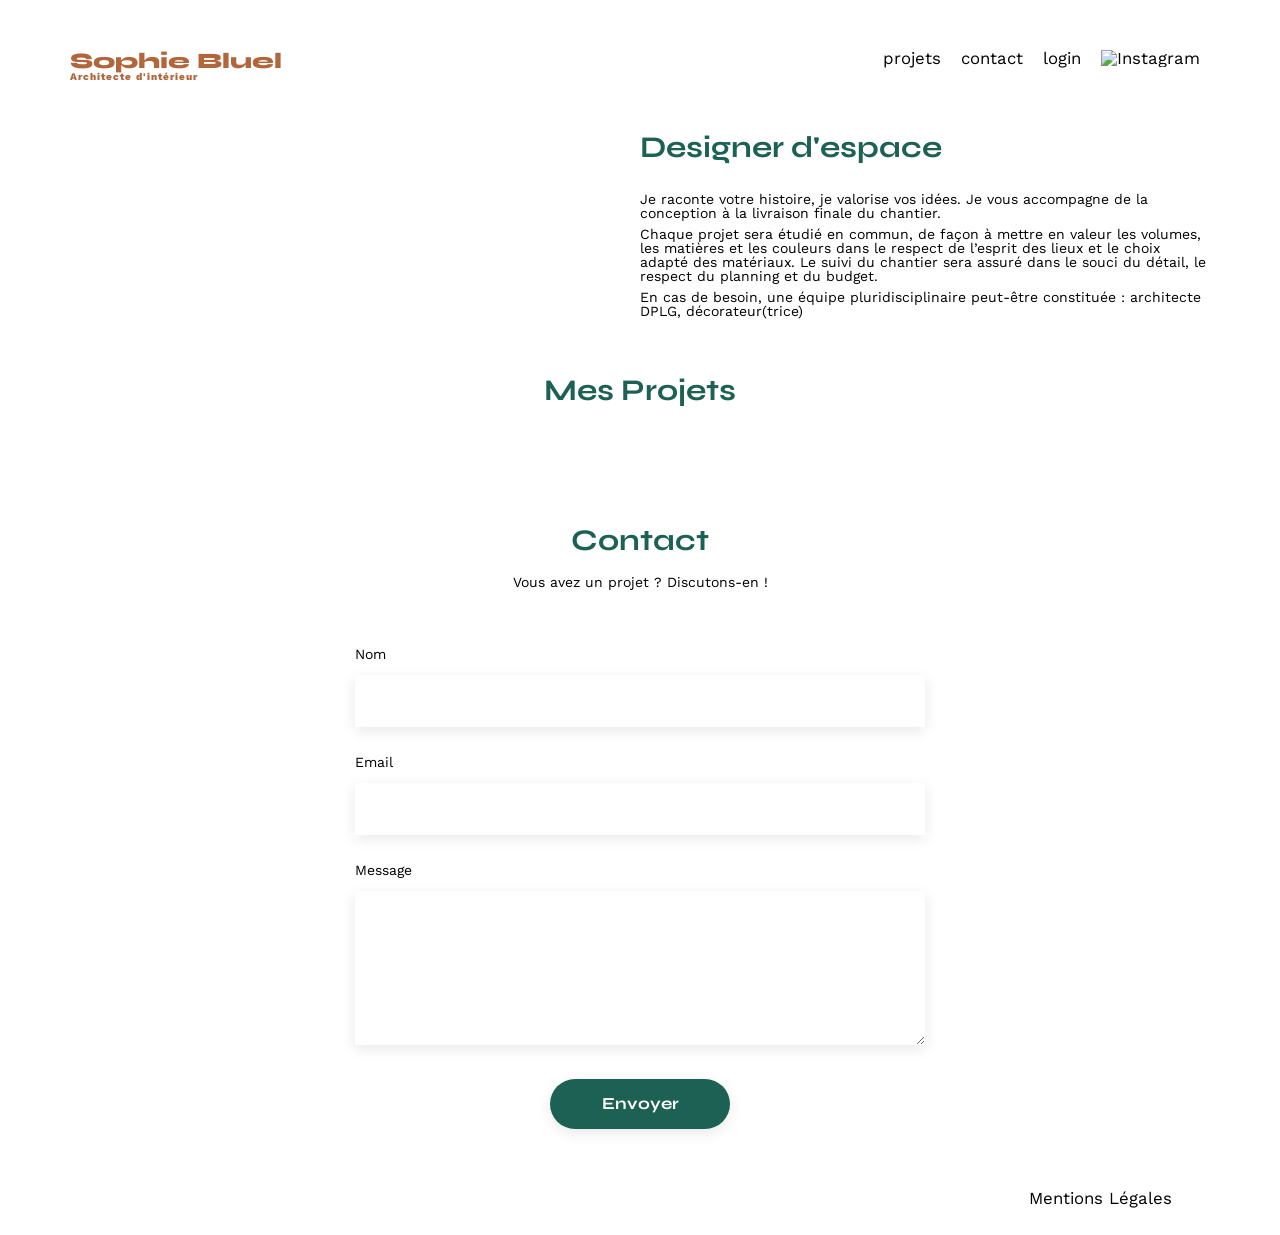
==== FrontEnd/index.html @ 64636fd2 "récupération données API + creation filtres" ====
<!DOCTYPE html>
<html lang="fr">
<head>
	<meta charset="UTF-8">
	<title>Sophie Bluel - Architecte d'intérieur</title>
	<meta name="viewport" content="width=device-width, initial-scale=1.0">
	<link rel="preconnect" href="https://fonts.googleapis.com">
	<link rel="preconnect" href="https://fonts.gstatic.com" crossorigin>
	<link href="https://fonts.googleapis.com/css2?family=Syne:wght@700;800&family=Work+Sans&display=swap" rel="stylesheet">
	<meta name="description" content="">
	<link rel="stylesheet" href="./assets/style.css">
	<script src="./script.js" defer></script>
</head>
<body>
<header>
	<h1>Sophie Bluel <span>Architecte d'intérieur</span></h1>
	<nav>
		<ul>
			<li>projets</li>
			<li>contact</li>
			<li>login</li>
			<li><img src="./assets/icons/instagram.png" alt="Instagram"></li>
		</ul>
	</nav>
</header>
<main>
	<section id="introduction">
		<figure>
			<img src="./assets/images/sophie-bluel.png" alt="">
		</figure>
		<article>
			<h2>Designer d'espace</h2>
			<p>Je raconte votre histoire, je valorise vos idées. Je vous accompagne de la conception à la livraison finale du chantier.</p>
			<p>Chaque projet sera étudié en commun, de façon à mettre en valeur les volumes, les matières et les couleurs dans le respect de l’esprit des lieux et le choix adapté des matériaux. Le suivi du chantier sera assuré dans le souci du détail, le respect du planning et du budget.</p>
			<p>En cas de besoin, une équipe pluridisciplinaire peut-être constituée : architecte DPLG, décorateur(trice)</p>
		</article>
	</section>
	<section id="portfolio">
		<h2>Mes Projets</h2>
		<div class="filters">

		</div>
		<div class="gallery">
			
		</div>
	</section>
	<section id="contact">
		<h2>Contact</h2>
		<p>Vous avez un projet ? Discutons-en !</p>
		<form action="#" method="post">
			<label for="name">Nom</label>
			<input type="text" name="name" id="name">
			<label for="email">Email</label>
			<input type="email" name="email" id="email">
			<label for="message">Message</label>
			<textarea name="message" id="message" cols="30" rows="10"></textarea>
			<input type="submit" value="Envoyer">
		</form>
	</section>
</main>

<footer>
	<nav>
		<ul>
			<li>Mentions Légales</li>
		</ul>
	</nav>
</footer>
</body>
</html>
---- FrontEnd/assets/style.css ----
/* http://meyerweb.com/eric/tools/css/reset/
   v2.0 | 20110126
   License: none (public domain)
*/

html, body, div, span, applet, object, iframe,
h1, h2, h3, h4, h5, h6, p, blockquote, pre,
a, abbr, acronym, address, big, cite, code,
del, dfn, em, img, ins, kbd, q, s, samp,
small, strike, strong, sub, sup, tt, var,
b, u, i, center,
dl, dt, dd, ol, ul, li,
fieldset, form, label, legend,
table, caption, tbody, tfoot, thead, tr, th, td,
article, aside, canvas, details, embed,
figure, figcaption, footer, header, hgroup,
menu, nav, output, ruby, section, summary,
time, mark, audio, video {
	margin: 0;
	padding: 0;
	border: 0;
	font-size: 100%;
	font: inherit;
	vertical-align: baseline;
}
/* HTML5 display-role reset for older browsers */
article, aside, details, figcaption, figure,
footer, header, hgroup, menu, nav, section {
	display: block;
}
body {
	line-height: 1;
}
ol, ul {
	list-style: none;
}
blockquote, q {
	quotes: none;
}
blockquote:before, blockquote:after,
q:before, q:after {
	content: '';
	content: none;
}
table {
	border-collapse: collapse;
	border-spacing: 0;
}
/** end reset css**/
body {
	max-width: 1140px;
	margin:auto;
	font-family: 'Work Sans' ;
	font-size: 14px;
}
header {
	display: flex;
	justify-content: space-between;
	margin: 50px 0
}
section {
	margin: 50px 0
}

h1{
	display: flex;
	flex-direction: column;
	font-family: 'Syne';
	font-size: 22px;
	font-weight: 800;
	color: #B1663C
}

h1 > span {
	font-family: 'Work Sans';
	font-size:10px;
	letter-spacing: 0.1em;
;
}

h2{
	font-family: 'Syne';
	font-weight: 700;
	font-size: 30px;
	color: #1D6154
}
nav ul {
	display: flex;
	align-items: center;
	list-style-type: none;

}
nav li {
	padding: 0 10px;
	font-size: 1.2em;
}

li:hover {
	color: #B1663C;
}
#introduction {
	display: flex;
	align-items: center;
}
#introduction figure {
	flex: 1
}
#introduction img {
	display: block;
	margin: auto;
	width: 80%;
}

#introduction article {
	flex: 1
}
#introduction h2 {
	margin-bottom: 1em;
}

#introduction p {
	margin-bottom: 0.5em;
}
#portfolio h2 {
	text-align: center;
	margin-bottom: 1em;
}
.gallery {
	width: 100%;
	display: grid;
	grid-template-columns: 1fr 1fr 1fr;
	grid-column-gap: 20px;
	grid-row-gap: 20px;
}

.gallery img {
	width: 100%;

}
#contact {
	width: 50%;
margin: auto;
}
#contact > * {
	text-align: center;

}
#contact h2{
	margin-bottom: 20px;
}
#contact form {
	text-align: left;
	margin-top:30px;
	display: flex;
	flex-direction: column;
}

#contact input {
	height: 50px;
	font-size: 1.2em;
	border: none;
	box-shadow: 0px 4px 14px rgba(0, 0, 0, 0.09);
}
#contact label {
	margin: 2em 0 1em 0;
}
#contact textarea {
	border: none;
	box-shadow: 0px 4px 14px rgba(0, 0, 0, 0.09);
}

input[type="submit"]{
	font-family: 'Syne';
	font-weight: 700;
	color: white;
	background-color: #1D6154;
	margin : 2em auto ;
	width: 180px;
	text-align: center;
	border-radius: 60px ;
}

footer nav ul {
	display: flex;
	justify-content: flex-end;
	margin: 2em
}

/* Code ajouté */

.filters {
    display: flex;
    justify-content: center;
    margin-bottom: 40px;
    gap: 10px;
}

.filters button {
    border: 1px solid #1D6154;
    border-radius: 60px;
    height: 37px;
    font-size: 16px;
    padding: 0 20px;
    background: none;
	font-family: syne;
    color: #1D6154;
}

.filters .active {
	background: #1D6154;
	color: white;
}
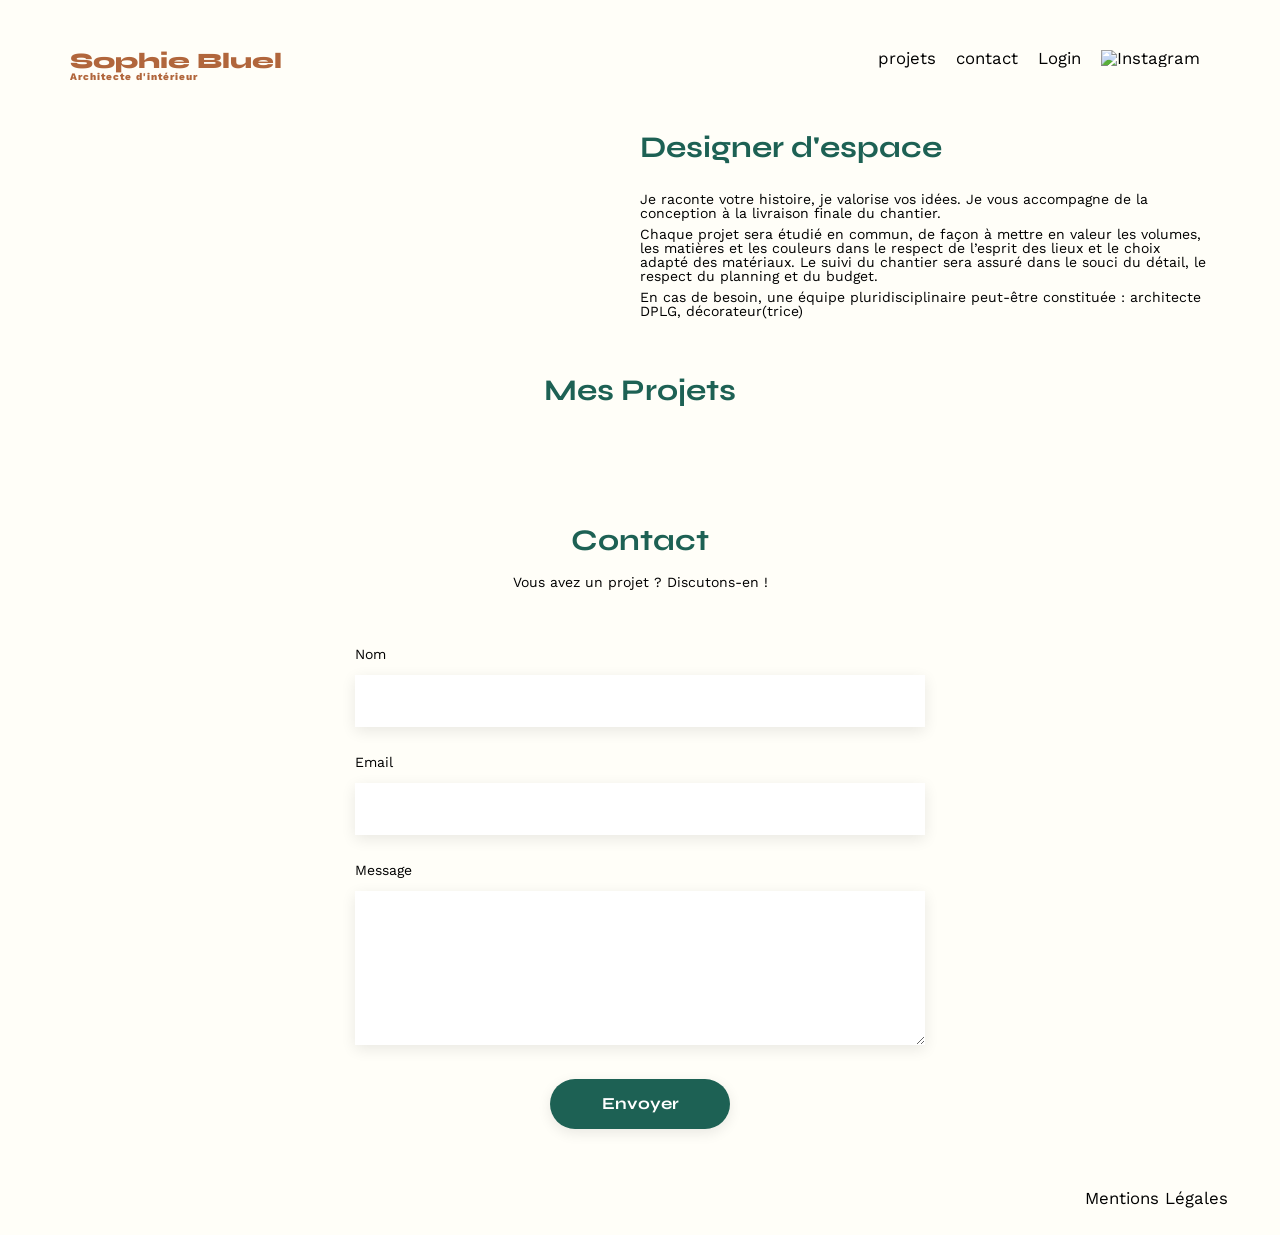
==== commit ca9fdb5f: "Index.html dynamique et Login.html crée" ====
--- a/FrontEnd/index.html
+++ b/FrontEnd/index.html
@@ -18,7 +18,7 @@
 		<ul>
 			<li>projets</li>
 			<li>contact</li>
-			<li>login</li>
+			<li><a href="login.html">Login</a></li>
 			<li><img src="./assets/icons/instagram.png" alt="Instagram"></li>
 		</ul>
 	</nav>
--- a/FrontEnd/assets/style.css
+++ b/FrontEnd/assets/style.css
@@ -30,10 +30,12 @@
 }
 body {
 	line-height: 1;
+	background: #FFFEF8;
 }
 ol, ul {
 	list-style: none;
 }
+
 blockquote, q {
 	quotes: none;
 }
@@ -183,7 +185,8 @@
 footer nav ul {
 	display: flex;
 	justify-content: flex-end;
-	margin: 2em
+	margin: 2em;
+	width: 100%;
 }
 
 /* Code ajouté */
@@ -209,4 +212,63 @@
 .filters .active {
 	background: #1D6154;
 	color: white;
-}+}
+
+.filters button {
+	cursor: pointer;
+}
+
+header a {
+	color: black;
+	text-decoration: none;
+}
+
+header a:hover {
+	color: #B1663C;
+}
+
+section.main-content {
+    display: flex;
+    flex-direction: column;
+    align-items: center;
+}
+
+.main-content input {
+    border: 1px solid transparent;
+    box-shadow: 0px 4px 14px 0px #00000017;
+    width: 379px;
+    height: 51px;
+    padding: 0;
+	margin: 10px 0 30px 0;
+}
+
+.main-content button {
+	height: 36px;
+	border: 1px solid transparent;
+	border-radius: 60px;
+	background: #1D6154;
+	color: white;
+	font-size: 14px;
+	padding: 0 40px;
+    margin-top: 10px;
+}
+
+.main-content h2 {
+	margin-bottom: 25px;
+}
+
+.main-content a {
+	margin: 15px;
+	color: #3D3D3D;
+	font-weight: 500;
+}
+
+.body-log {
+	display: flex;
+	flex-direction: column;
+	min-height: 100vh;
+}
+
+.main-content {
+	flex: 1;
+}
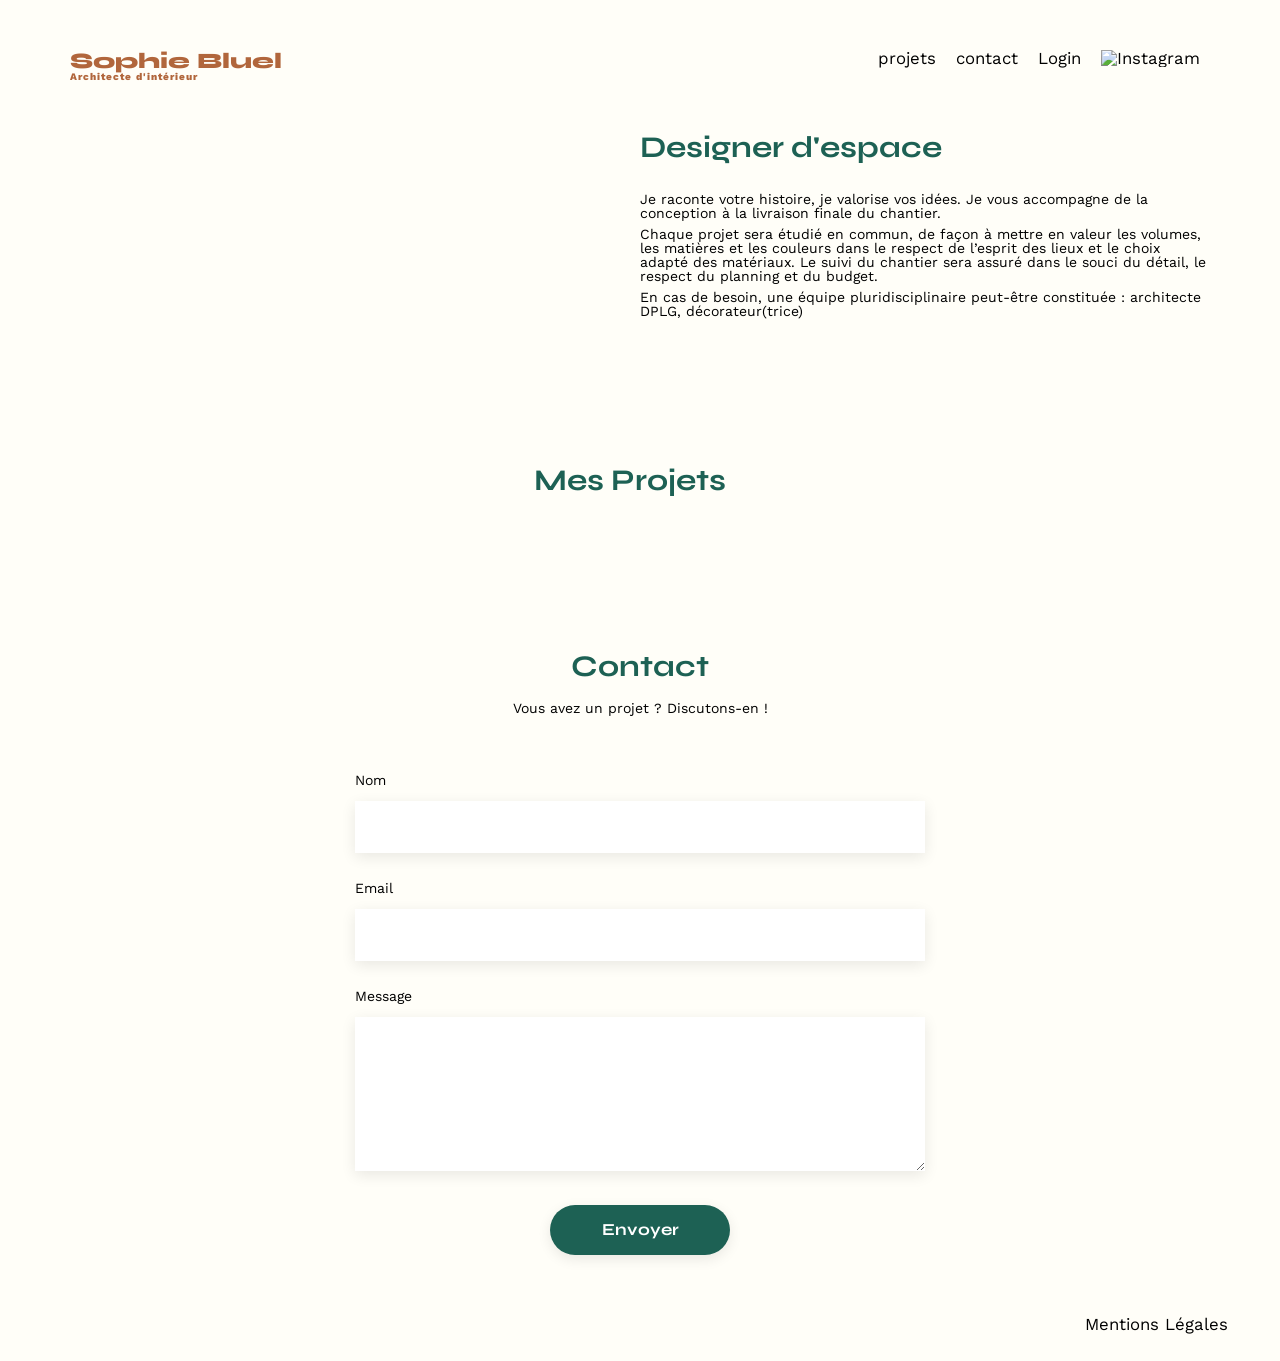
==== commit 1759882b: "ajout page et JS pour mode dev login / logout" ====
--- a/FrontEnd/index.html
+++ b/FrontEnd/index.html
@@ -9,9 +9,14 @@
 	<link href="https://fonts.googleapis.com/css2?family=Syne:wght@700;800&family=Work+Sans&display=swap" rel="stylesheet">
 	<meta name="description" content="">
 	<link rel="stylesheet" href="./assets/style.css">
+	<link rel="stylesheet" href="https://cdnjs.cloudflare.com/ajax/libs/font-awesome/6.7.2/css/all.min.css">
 	<script src="./script.js" defer></script>
 </head>
 <body>
+	<div class="edition-mod">
+		<i class="fa-regular fa-pen-to-square"></i>
+		<p>Mode édition</p>
+	</div>
 <header>
 	<h1>Sophie Bluel <span>Architecte d'intérieur</span></h1>
 	<nav>
@@ -36,7 +41,13 @@
 		</article>
 	</section>
 	<section id="portfolio">
-		<h2>Mes Projets</h2>
+		<div class="change-mod">
+			<h2>Mes Projets</h2>
+			<div class="add-mod">
+				<i class="fa-regular fa-pen-to-square"></i>
+				<a class="modifier" href="#">Modifier</a>
+			</div>
+		</div>
 		<div class="filters">
 
 		</div>
--- a/FrontEnd/assets/style.css
+++ b/FrontEnd/assets/style.css
@@ -54,6 +54,7 @@
 	margin:auto;
 	font-family: 'Work Sans' ;
 	font-size: 14px;
+
 }
 header {
 	display: flex;
@@ -123,10 +124,7 @@
 #introduction p {
 	margin-bottom: 0.5em;
 }
-#portfolio h2 {
-	text-align: center;
-	margin-bottom: 1em;
-}
+
 .gallery {
 	width: 100%;
 	display: grid;
@@ -191,10 +189,14 @@
 
 /* Code ajouté */
 
+.filters.cache {
+	display: none;
+}
+
 .filters {
     display: flex;
     justify-content: center;
-    margin-bottom: 40px;
+    margin-bottom: 50px;
     gap: 10px;
 }
 
@@ -272,3 +274,66 @@
 .main-content {
 	flex: 1;
 }
+
+.main-content form {
+    display: flex;
+    flex-direction: column;
+    align-items: center;
+}
+
+#message-error {
+	color: red;
+}
+
+.edition-mod {
+	display: none;
+}
+
+.edition-mod.visible {
+	color: white;
+	background: black;
+	display: flex;
+    justify-content: center;
+	align-items: center;
+	height: 59px;
+	font-size: 16px;
+	position: relative;
+    left: -153px;
+    width: 1440px;
+	gap: 10px;
+}
+
+.edition-mod img {
+	height: 15px;
+	width: 15px;
+}
+
+.change-mod img {
+	color: black;
+}
+
+.change-mod h2 {
+	margin-right: 20px;
+}
+
+.change-mod {
+    display: flex;
+    justify-content: center;
+    align-items: center;
+	margin: 10em 0 4em 0;
+	gap: 8px;
+}
+
+.add-mod {
+	display: none;
+}
+
+.add-mod.visible {
+	display: flex;
+    gap: 8px;
+}
+
+.add-mod a {
+	text-decoration: none;
+	color: black;
+}
